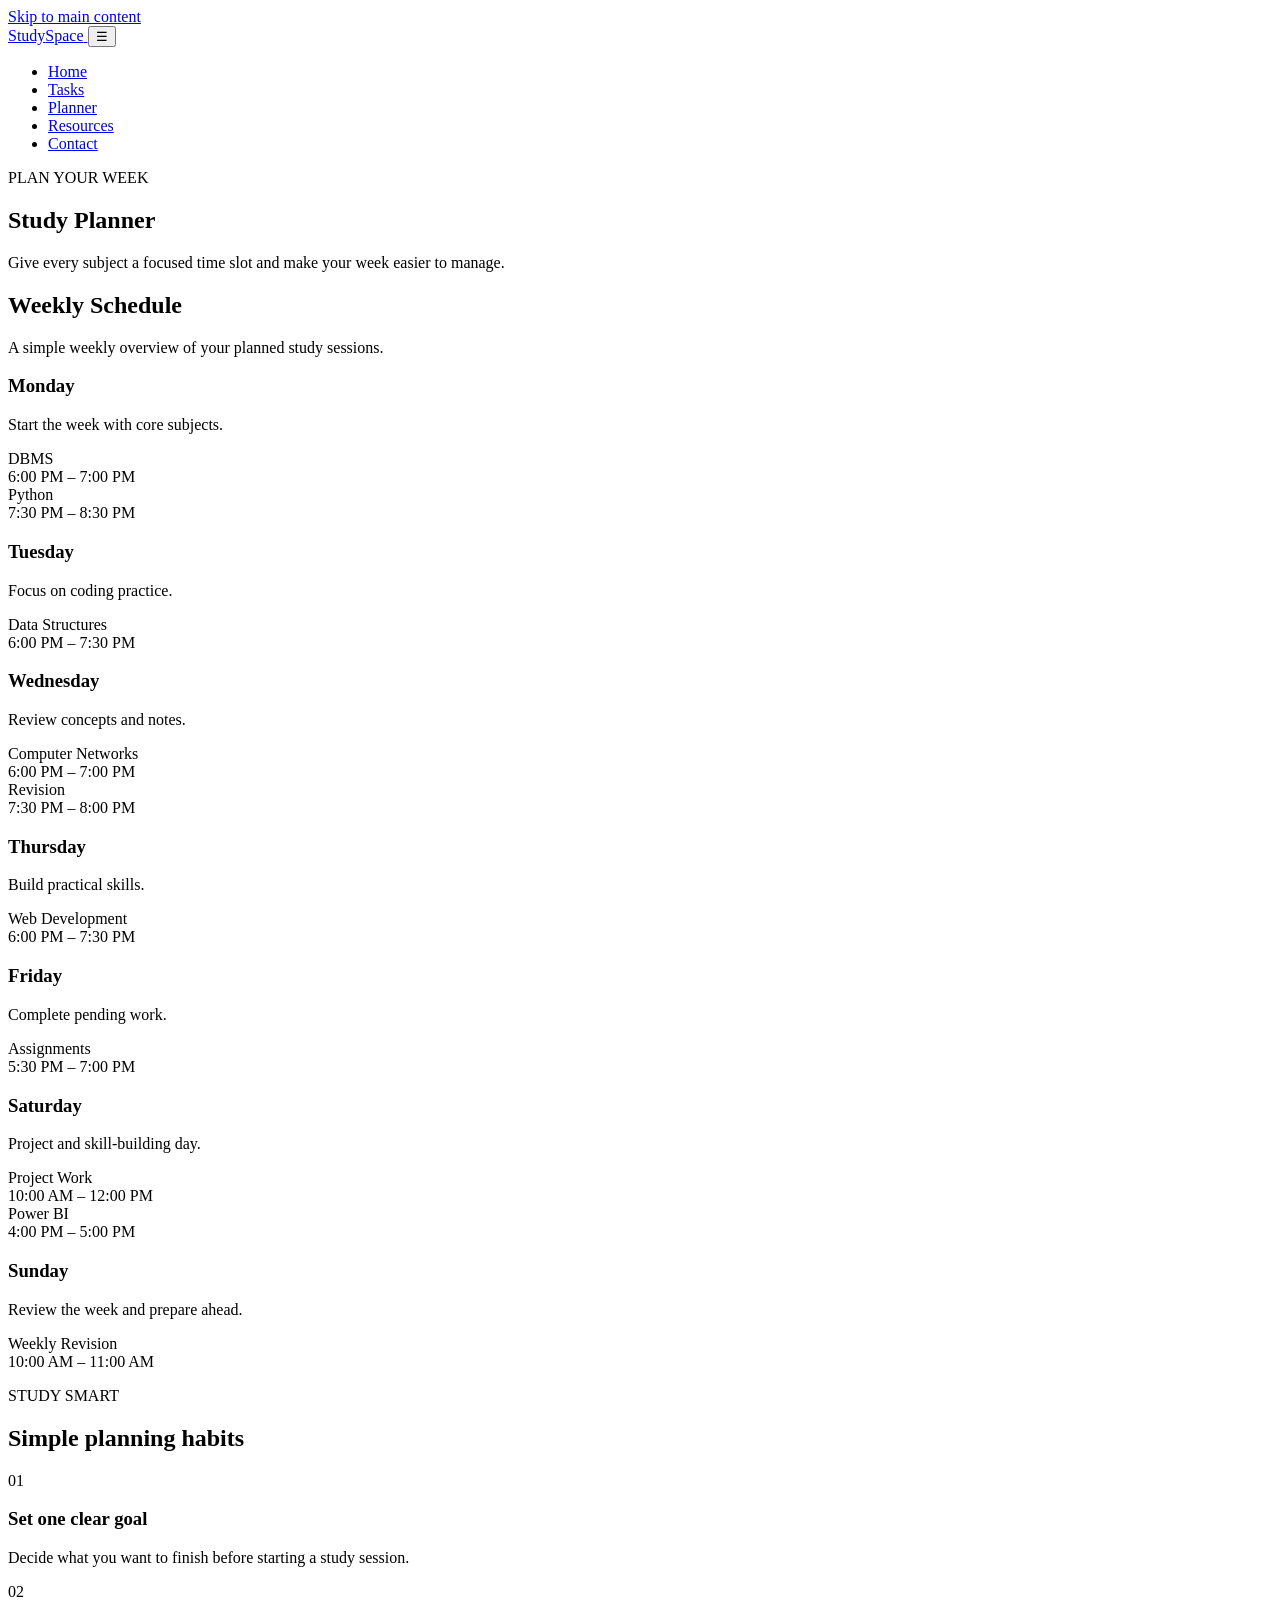
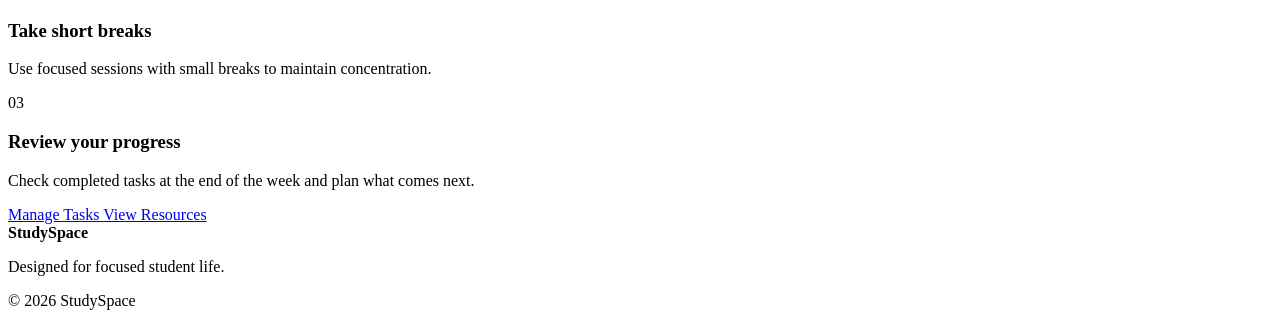
==== planner.html @ c77050e6 "Create planner.html" ====
<!DOCTYPE html>
<html lang="en">

<head>
    <meta charset="UTF-8">

    <meta
        name="viewport"
        content="width=device-width, initial-scale=1.0"
    >

    <meta
        name="description"
        content="StudySpace weekly study planner for organizing study sessions."
    >

    <title>Planner | StudySpace</title>

    <link rel="stylesheet" href="css/style.css">
</head>

<body>

    <!-- Skip navigation -->
    <a class="skip-link" href="#main-content">
        Skip to main content
    </a>


    <!-- Header -->
    <header class="site-header">

        <nav
            class="navbar"
            aria-label="Main navigation"
        >

            <a
                class="logo"
                href="index.html"
                aria-label="StudySpace home"
            >
                Study<span>Space</span>
            </a>


            <button
                class="menu-toggle"
                type="button"
                aria-expanded="false"
                aria-controls="nav-menu"
                aria-label="Open navigation menu"
            >
                ☰
            </button>


            <ul
                class="nav-menu"
                id="nav-menu"
            >

                <li>
                    <a href="index.html">
                        Home
                    </a>
                </li>

                <li>
                    <a href="tasks.html">
                        Tasks
                    </a>
                </li>

                <li>
                    <a
                        class="active"
                        href="planner.html"
                        aria-current="page"
                    >
                        Planner
                    </a>
                </li>

                <li>
                    <a href="resources.html">
                        Resources
                    </a>
                </li>

                <li>
                    <a href="contact.html">
                        Contact
                    </a>
                </li>

            </ul>

        </nav>

    </header>


    <!-- Main content -->
    <main id="main-content">

        <section class="section">

            <!-- Page heading -->
            <div class="page-header">

                <p class="eyebrow">
                    PLAN YOUR WEEK
                </p>

                <h1>
                    Study Planner
                </h1>

                <p>
                    Give every subject a focused time slot
                    and make your week easier to manage.
                </p>

            </div>


            <!-- Weekly schedule -->
            <section
                aria-labelledby="weekly-plan-title"
            >

                <div class="section-heading">

                    <h2 id="weekly-plan-title">
                        Weekly Schedule
                    </h2>

                    <p>
                        A simple weekly overview of your
                        planned study sessions.
                    </p>

                </div>


                <div
                    class="schedule-grid"
                    aria-label="Weekly study schedule"
                >

                    <!-- Monday -->
                    <article class="schedule-day">

                        <h3>
                            Monday
                        </h3>

                        <p>
                            Start the week with core subjects.
                        </p>

                        <div class="study-block">
                            DBMS<br>
                            6:00 PM – 7:00 PM
                        </div>

                        <div class="study-block">
                            Python<br>
                            7:30 PM – 8:30 PM
                        </div>

                    </article>


                    <!-- Tuesday -->
                    <article class="schedule-day">

                        <h3>
                            Tuesday
                        </h3>

                        <p>
                            Focus on coding practice.
                        </p>

                        <div class="study-block">
                            Data Structures<br>
                            6:00 PM – 7:30 PM
                        </div>

                    </article>


                    <!-- Wednesday -->
                    <article class="schedule-day">

                        <h3>
                            Wednesday
                        </h3>

                        <p>
                            Review concepts and notes.
                        </p>

                        <div class="study-block">
                            Computer Networks<br>
                            6:00 PM – 7:00 PM
                        </div>

                        <div class="study-block">
                            Revision<br>
                            7:30 PM – 8:00 PM
                        </div>

                    </article>


                    <!-- Thursday -->
                    <article class="schedule-day">

                        <h3>
                            Thursday
                        </h3>

                        <p>
                            Build practical skills.
                        </p>

                        <div class="study-block">
                            Web Development<br>
                            6:00 PM – 7:30 PM
                        </div>

                    </article>


                    <!-- Friday -->
                    <article class="schedule-day">

                        <h3>
                            Friday
                        </h3>

                        <p>
                            Complete pending work.
                        </p>

                        <div class="study-block">
                            Assignments<br>
                            5:30 PM – 7:00 PM
                        </div>

                    </article>


                    <!-- Saturday -->
                    <article class="schedule-day">

                        <h3>
                            Saturday
                        </h3>

                        <p>
                            Project and skill-building day.
                        </p>

                        <div class="study-block">
                            Project Work<br>
                            10:00 AM – 12:00 PM
                        </div>

                        <div class="study-block">
                            Power BI<br>
                            4:00 PM – 5:00 PM
                        </div>

                    </article>


                    <!-- Sunday -->
                    <article class="schedule-day">

                        <h3>
                            Sunday
                        </h3>

                        <p>
                            Review the week and prepare ahead.
                        </p>

                        <div class="study-block">
                            Weekly Revision<br>
                            10:00 AM – 11:00 AM
                        </div>

                    </article>

                </div>

            </section>


            <!-- Study tips -->
            <section
                class="section"
                aria-labelledby="study-tips-title"
            >

                <div class="section-heading">

                    <p class="eyebrow">
                        STUDY SMART
                    </p>

                    <h2 id="study-tips-title">
                        Simple planning habits
                    </h2>

                </div>


                <div class="feature-grid">

                    <article class="feature-card">

                        <div
                            class="feature-icon"
                            aria-hidden="true"
                        >
                            01
                        </div>

                        <h3>
                            Set one clear goal
                        </h3>

                        <p>
                            Decide what you want to finish
                            before starting a study session.
                        </p>

                    </article>


                    <article class="feature-card">

                        <div
                            class="feature-icon"
                            aria-hidden="true"
                        >
                            02
                        </div>

                        <h3>
                            Take short breaks
                        </h3>

                        <p>
                            Use focused sessions with small
                            breaks to maintain concentration.
                        </p>

                    </article>


                    <article class="feature-card">

                        <div
                            class="feature-icon"
                            aria-hidden="true"
                        >
                            03
                        </div>

                        <h3>
                            Review your progress
                        </h3>

                        <p>
                            Check completed tasks at the end
                            of the week and plan what comes next.
                        </p>

                    </article>

                </div>

            </section>


            <!-- Navigation actions -->
            <section
                aria-label="Planner actions"
            >

                <div class="hero-actions">

                    <a
                        class="btn btn-primary"
                        href="tasks.html"
                    >
                        Manage Tasks
                    </a>

                    <a
                        class="btn btn-secondary"
                        href="resources.html"
                    >
                        View Resources
                    </a>

                </div>

            </section>

        </section>

    </main>


    <!-- Footer -->
    <footer class="site-footer">

        <div>

            <strong>
                StudySpace
            </strong>

            <p>
                Designed for focused student life.
            </p>

        </div>

        <p>
            © 2026 StudySpace
        </p>

    </footer>


    <!-- JavaScript -->
    <script src="js/main.js"></script>

</body>

</html>
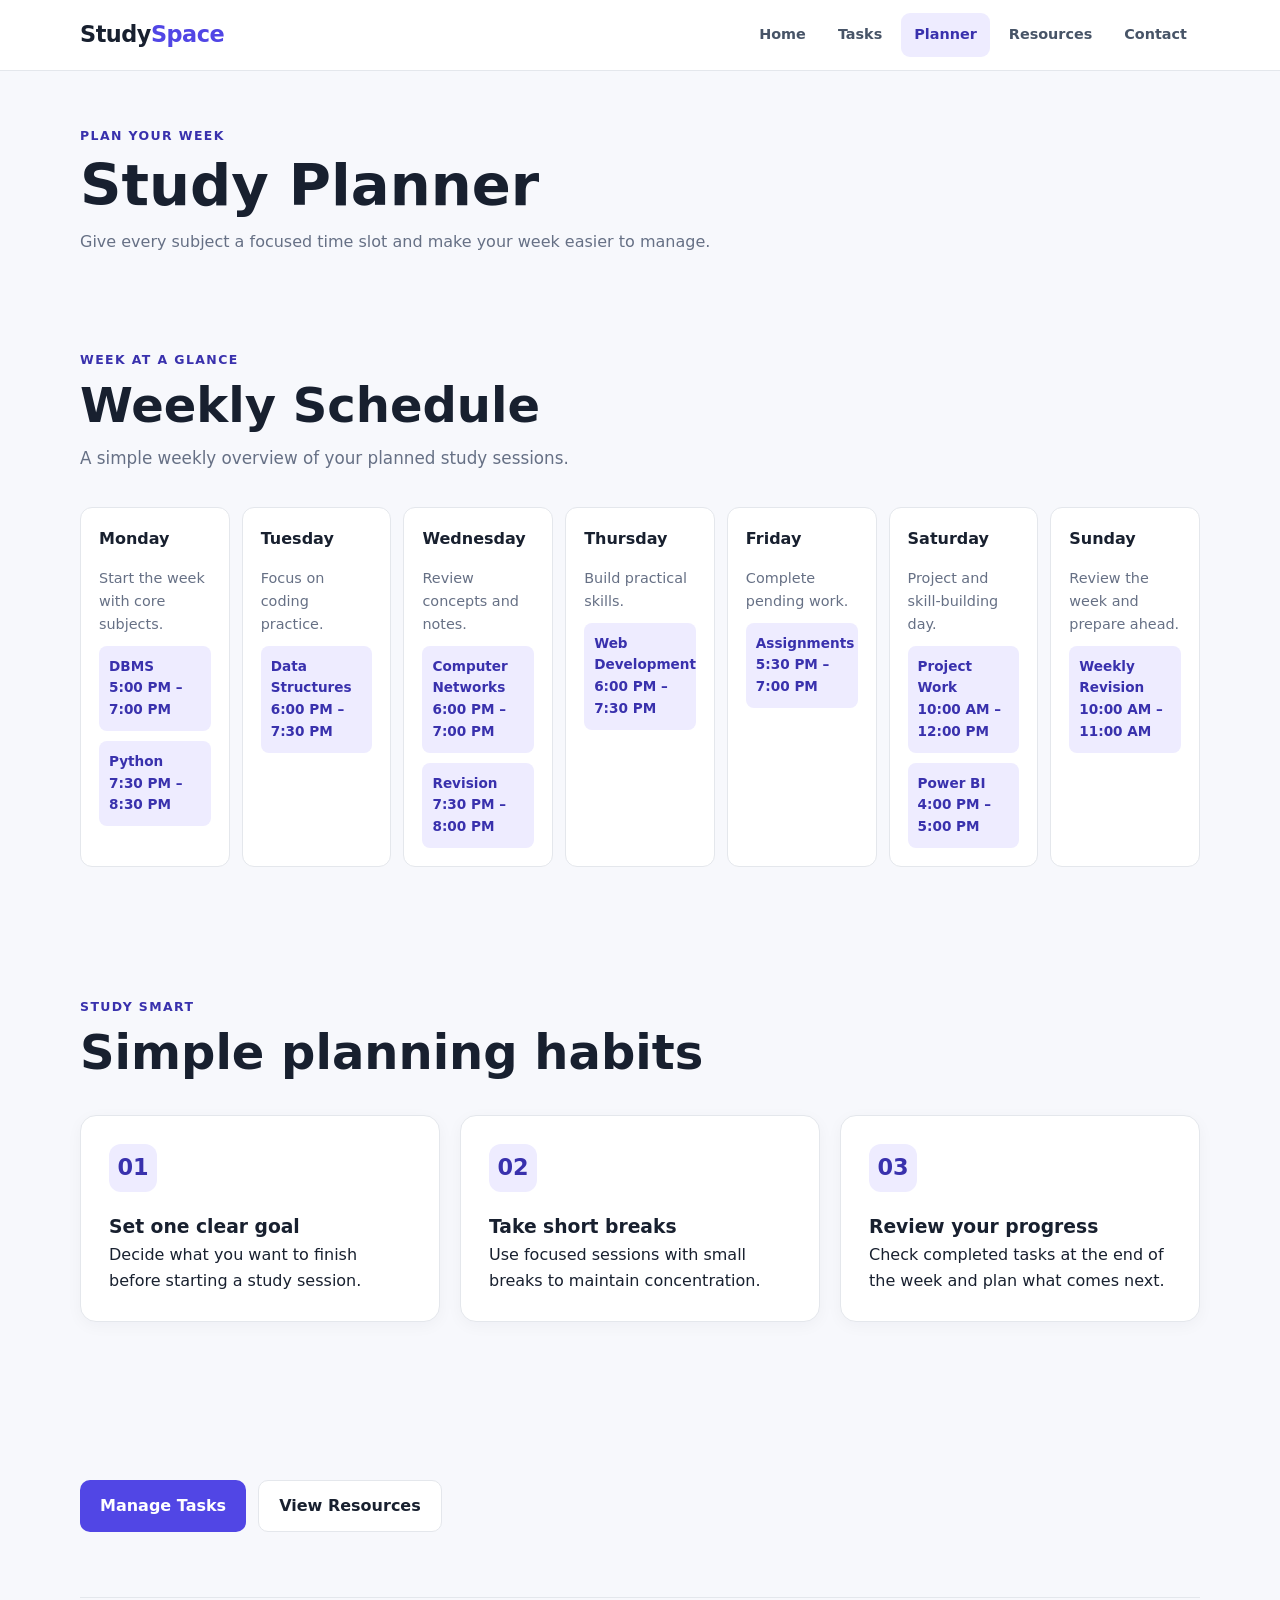
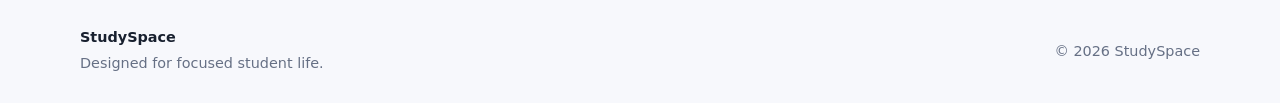
==== commit 71ab21f4: "Update planner.html" ====
--- a/planner.html
+++ b/planner.html
@@ -2,6 +2,7 @@
 <html lang="en">
 
 <head>
+
     <meta charset="UTF-8">
 
     <meta
@@ -11,23 +12,30 @@
 
     <meta
         name="description"
-        content="StudySpace weekly study planner for organizing study sessions."
+        content="StudySpace weekly study planner for students."
     >
 
-    <title>Planner | StudySpace</title>
+    <title>Study Planner | StudySpace</title>
 
     <link rel="stylesheet" href="css/style.css">
+
 </head>
 
+
 <body>
 
-    <!-- Skip navigation -->
-    <a class="skip-link" href="#main-content">
+    <!-- Skip link -->
+
+    <a
+        class="skip-link"
+        href="#main-content"
+    >
         Skip to main content
     </a>
 
 
-    <!-- Header -->
+    <!-- ================= HEADER ================= -->
+
     <header class="site-header">
 
         <nav
@@ -66,11 +74,13 @@
                     </a>
                 </li>
 
+
                 <li>
                     <a href="tasks.html">
                         Tasks
                     </a>
                 </li>
+
 
                 <li>
                     <a
@@ -82,12 +92,14 @@
                     </a>
                 </li>
 
+
                 <li>
                     <a href="resources.html">
                         Resources
                     </a>
                 </li>
 
+
                 <li>
                     <a href="contact.html">
                         Contact
@@ -101,325 +113,387 @@
     </header>
 
 
-    <!-- Main content -->
+    <!-- ================= MAIN ================= -->
+
     <main id="main-content">
 
-        <section class="section">
-
-            <!-- Page heading -->
-            <div class="page-header">
+
+        <!-- Page heading -->
+
+        <section class="section page-header">
+
+            <p class="eyebrow">
+                PLAN YOUR WEEK
+            </p>
+
+
+            <h1>
+                Study Planner
+            </h1>
+
+
+            <p>
+                Give every subject a focused time slot and
+                make your week easier to manage.
+            </p>
+
+        </section>
+
+
+
+        <!-- ================= WEEKLY SCHEDULE ================= -->
+
+        <section
+            class="section"
+            aria-labelledby="schedule-title"
+        >
+
+            <div class="section-heading">
 
                 <p class="eyebrow">
-                    PLAN YOUR WEEK
+                    WEEK AT A GLANCE
                 </p>
 
-                <h1>
-                    Study Planner
-                </h1>
+
+                <h2 id="schedule-title">
+                    Weekly Schedule
+                </h2>
+
 
                 <p>
-                    Give every subject a focused time slot
-                    and make your week easier to manage.
+                    A simple weekly overview of your planned
+                    study sessions.
                 </p>
 
             </div>
 
 
-            <!-- Weekly schedule -->
-            <section
-                aria-labelledby="weekly-plan-title"
-            >
-
-                <div class="section-heading">
-
-                    <h2 id="weekly-plan-title">
-                        Weekly Schedule
-                    </h2>
-
-                    <p>
-                        A simple weekly overview of your
-                        planned study sessions.
-                    </p>
-
-                </div>
-
-
-                <div
-                    class="schedule-grid"
-                    aria-label="Weekly study schedule"
+            <div class="schedule-grid">
+
+
+                <!-- Monday -->
+
+                <article class="schedule-day">
+
+                    <h3>
+                        Monday
+                    </h3>
+
+
+                    <p>
+                        Start the week with core subjects.
+                    </p>
+
+
+                    <div class="study-block">
+                        DBMS<br>
+                        5:00 PM – 7:00 PM
+                    </div>
+
+
+                    <div class="study-block">
+                        Python<br>
+                        7:30 PM – 8:30 PM
+                    </div>
+
+                </article>
+
+
+
+                <!-- Tuesday -->
+
+                <article class="schedule-day">
+
+                    <h3>
+                        Tuesday
+                    </h3>
+
+
+                    <p>
+                        Focus on coding practice.
+                    </p>
+
+
+                    <div class="study-block">
+                        Data Structures<br>
+                        6:00 PM – 7:30 PM
+                    </div>
+
+                </article>
+
+
+
+                <!-- Wednesday -->
+
+                <article class="schedule-day">
+
+                    <h3>
+                        Wednesday
+                    </h3>
+
+
+                    <p>
+                        Review concepts and notes.
+                    </p>
+
+
+                    <div class="study-block">
+                        Computer Networks<br>
+                        6:00 PM – 7:00 PM
+                    </div>
+
+
+                    <div class="study-block">
+                        Revision<br>
+                        7:30 PM – 8:00 PM
+                    </div>
+
+                </article>
+
+
+
+                <!-- Thursday -->
+
+                <article class="schedule-day">
+
+                    <h3>
+                        Thursday
+                    </h3>
+
+
+                    <p>
+                        Build practical skills.
+                    </p>
+
+
+                    <div class="study-block">
+                        Web Development<br>
+                        6:00 PM – 7:30 PM
+                    </div>
+
+                </article>
+
+
+
+                <!-- Friday -->
+
+                <article class="schedule-day">
+
+                    <h3>
+                        Friday
+                    </h3>
+
+
+                    <p>
+                        Complete pending work.
+                    </p>
+
+
+                    <div class="study-block">
+                        Assignments<br>
+                        5:30 PM – 7:00 PM
+                    </div>
+
+                </article>
+
+
+
+                <!-- Saturday -->
+
+                <article class="schedule-day">
+
+                    <h3>
+                        Saturday
+                    </h3>
+
+
+                    <p>
+                        Project and skill-building day.
+                    </p>
+
+
+                    <div class="study-block">
+                        Project Work<br>
+                        10:00 AM – 12:00 PM
+                    </div>
+
+
+                    <div class="study-block">
+                        Power BI<br>
+                        4:00 PM – 5:00 PM
+                    </div>
+
+                </article>
+
+
+
+                <!-- Sunday -->
+
+                <article class="schedule-day">
+
+                    <h3>
+                        Sunday
+                    </h3>
+
+
+                    <p>
+                        Review the week and prepare ahead.
+                    </p>
+
+
+                    <div class="study-block">
+                        Weekly Revision<br>
+                        10:00 AM – 11:00 AM
+                    </div>
+
+                </article>
+
+            </div>
+
+        </section>
+
+
+
+        <!-- ================= STUDY TIPS ================= -->
+
+        <section
+            class="section"
+            aria-labelledby="tips-title"
+        >
+
+            <div class="section-heading">
+
+                <p class="eyebrow">
+                    STUDY SMART
+                </p>
+
+
+                <h2 id="tips-title">
+                    Simple planning habits
+                </h2>
+
+            </div>
+
+
+            <div class="schedule-tips">
+
+
+                <!-- Tip 1 -->
+
+                <article class="card">
+
+                    <div
+                        class="feature-icon"
+                        aria-hidden="true"
+                    >
+                        01
+                    </div>
+
+
+                    <h3>
+                        Set one clear goal
+                    </h3>
+
+
+                    <p>
+                        Decide what you want to finish before
+                        starting a study session.
+                    </p>
+
+                </article>
+
+
+
+                <!-- Tip 2 -->
+
+                <article class="card">
+
+                    <div
+                        class="feature-icon"
+                        aria-hidden="true"
+                    >
+                        02
+                    </div>
+
+
+                    <h3>
+                        Take short breaks
+                    </h3>
+
+
+                    <p>
+                        Use focused sessions with small breaks
+                        to maintain concentration.
+                    </p>
+
+                </article>
+
+
+
+                <!-- Tip 3 -->
+
+                <article class="card">
+
+                    <div
+                        class="feature-icon"
+                        aria-hidden="true"
+                    >
+                        03
+                    </div>
+
+
+                    <h3>
+                        Review your progress
+                    </h3>
+
+
+                    <p>
+                        Check completed tasks at the end of the
+                        week and plan what comes next.
+                    </p>
+
+                </article>
+
+            </div>
+
+        </section>
+
+
+
+        <!-- ================= ACTIONS ================= -->
+
+        <section
+            class="section"
+            aria-label="Planner navigation"
+        >
+
+            <div class="hero-actions">
+
+                <a
+                    class="btn btn-primary"
+                    href="tasks.html"
                 >
-
-                    <!-- Monday -->
-                    <article class="schedule-day">
-
-                        <h3>
-                            Monday
-                        </h3>
-
-                        <p>
-                            Start the week with core subjects.
-                        </p>
-
-                        <div class="study-block">
-                            DBMS<br>
-                            6:00 PM – 7:00 PM
-                        </div>
-
-                        <div class="study-block">
-                            Python<br>
-                            7:30 PM – 8:30 PM
-                        </div>
-
-                    </article>
-
-
-                    <!-- Tuesday -->
-                    <article class="schedule-day">
-
-                        <h3>
-                            Tuesday
-                        </h3>
-
-                        <p>
-                            Focus on coding practice.
-                        </p>
-
-                        <div class="study-block">
-                            Data Structures<br>
-                            6:00 PM – 7:30 PM
-                        </div>
-
-                    </article>
-
-
-                    <!-- Wednesday -->
-                    <article class="schedule-day">
-
-                        <h3>
-                            Wednesday
-                        </h3>
-
-                        <p>
-                            Review concepts and notes.
-                        </p>
-
-                        <div class="study-block">
-                            Computer Networks<br>
-                            6:00 PM – 7:00 PM
-                        </div>
-
-                        <div class="study-block">
-                            Revision<br>
-                            7:30 PM – 8:00 PM
-                        </div>
-
-                    </article>
-
-
-                    <!-- Thursday -->
-                    <article class="schedule-day">
-
-                        <h3>
-                            Thursday
-                        </h3>
-
-                        <p>
-                            Build practical skills.
-                        </p>
-
-                        <div class="study-block">
-                            Web Development<br>
-                            6:00 PM – 7:30 PM
-                        </div>
-
-                    </article>
-
-
-                    <!-- Friday -->
-                    <article class="schedule-day">
-
-                        <h3>
-                            Friday
-                        </h3>
-
-                        <p>
-                            Complete pending work.
-                        </p>
-
-                        <div class="study-block">
-                            Assignments<br>
-                            5:30 PM – 7:00 PM
-                        </div>
-
-                    </article>
-
-
-                    <!-- Saturday -->
-                    <article class="schedule-day">
-
-                        <h3>
-                            Saturday
-                        </h3>
-
-                        <p>
-                            Project and skill-building day.
-                        </p>
-
-                        <div class="study-block">
-                            Project Work<br>
-                            10:00 AM – 12:00 PM
-                        </div>
-
-                        <div class="study-block">
-                            Power BI<br>
-                            4:00 PM – 5:00 PM
-                        </div>
-
-                    </article>
-
-
-                    <!-- Sunday -->
-                    <article class="schedule-day">
-
-                        <h3>
-                            Sunday
-                        </h3>
-
-                        <p>
-                            Review the week and prepare ahead.
-                        </p>
-
-                        <div class="study-block">
-                            Weekly Revision<br>
-                            10:00 AM – 11:00 AM
-                        </div>
-
-                    </article>
-
-                </div>
-
-            </section>
-
-
-            <!-- Study tips -->
-            <section
-                class="section"
-                aria-labelledby="study-tips-title"
-            >
-
-                <div class="section-heading">
-
-                    <p class="eyebrow">
-                        STUDY SMART
-                    </p>
-
-                    <h2 id="study-tips-title">
-                        Simple planning habits
-                    </h2>
-
-                </div>
-
-
-                <div class="feature-grid">
-
-                    <article class="feature-card">
-
-                        <div
-                            class="feature-icon"
-                            aria-hidden="true"
-                        >
-                            01
-                        </div>
-
-                        <h3>
-                            Set one clear goal
-                        </h3>
-
-                        <p>
-                            Decide what you want to finish
-                            before starting a study session.
-                        </p>
-
-                    </article>
-
-
-                    <article class="feature-card">
-
-                        <div
-                            class="feature-icon"
-                            aria-hidden="true"
-                        >
-                            02
-                        </div>
-
-                        <h3>
-                            Take short breaks
-                        </h3>
-
-                        <p>
-                            Use focused sessions with small
-                            breaks to maintain concentration.
-                        </p>
-
-                    </article>
-
-
-                    <article class="feature-card">
-
-                        <div
-                            class="feature-icon"
-                            aria-hidden="true"
-                        >
-                            03
-                        </div>
-
-                        <h3>
-                            Review your progress
-                        </h3>
-
-                        <p>
-                            Check completed tasks at the end
-                            of the week and plan what comes next.
-                        </p>
-
-                    </article>
-
-                </div>
-
-            </section>
-
-
-            <!-- Navigation actions -->
-            <section
-                aria-label="Planner actions"
-            >
-
-                <div class="hero-actions">
-
-                    <a
-                        class="btn btn-primary"
-                        href="tasks.html"
-                    >
-                        Manage Tasks
-                    </a>
-
-                    <a
-                        class="btn btn-secondary"
-                        href="resources.html"
-                    >
-                        View Resources
-                    </a>
-
-                </div>
-
-            </section>
+                    Manage Tasks
+                </a>
+
+
+                <a
+                    class="btn btn-secondary"
+                    href="resources.html"
+                >
+                    View Resources
+                </a>
+
+            </div>
 
         </section>
 
     </main>
 
 
-    <!-- Footer -->
+
+    <!-- ================= FOOTER ================= -->
+
     <footer class="site-footer">
 
         <div>
@@ -428,12 +502,14 @@
                 StudySpace
             </strong>
 
+
             <p>
                 Designed for focused student life.
             </p>
 
         </div>
 
+
         <p>
             © 2026 StudySpace
         </p>
@@ -441,7 +517,6 @@
     </footer>
 
 
-    <!-- JavaScript -->
     <script src="js/main.js"></script>
 
 </body>
--- a/css/style.css
+++ b/css/style.css
@@ -0,0 +1,1459 @@
+/* ====================================
+   StudySpace
+   Responsive & Accessible Student Dashboard
+   ================================ */
+
+
+/* ================= VARIABLES ================= */
+
+:root {
+
+    --background: #f7f8fc;
+
+    --surface: #ffffff;
+
+    --text: #18202f;
+
+    --muted: #667085;
+
+    --primary: #5146e5;
+
+    --primary-dark: #3931ad;
+
+    --border: #e4e7ec;
+
+    --success: #087443;
+
+    --danger: #b42318;
+
+    --radius: 16px;
+
+    --shadow:
+        0 10px 30px rgba(16, 24, 40, 0.08);
+
+    --container: 1120px;
+}
+
+
+/* ================= RESET ================= */
+
+* {
+    margin: 0;
+    padding: 0;
+    box-sizing: border-box;
+}
+
+
+html {
+    scroll-behavior: smooth;
+}
+
+
+body {
+
+    font-family:
+        Inter,
+        system-ui,
+        -apple-system,
+        BlinkMacSystemFont,
+        "Segoe UI",
+        sans-serif;
+
+    background: var(--background);
+
+    color: var(--text);
+
+    line-height: 1.6;
+
+    min-width: 320px;
+
+    overflow-x: hidden;
+}
+
+
+img {
+
+    max-width: 100%;
+
+    display: block;
+}
+
+
+a {
+
+    color: inherit;
+
+    text-decoration: none;
+}
+
+
+button,
+input,
+textarea,
+select {
+
+    font: inherit;
+}
+
+
+button {
+
+    cursor: pointer;
+}
+
+
+/* ================= ACCESSIBILITY ================= */
+
+.skip-link {
+
+    position: fixed;
+
+    top: -100px;
+
+    left: 16px;
+
+    z-index: 9999;
+
+    padding: 12px 18px;
+
+    background: var(--text);
+
+    color: #ffffff;
+
+    border-radius: 8px;
+
+    font-weight: 700;
+}
+
+
+.skip-link:focus {
+
+    top: 16px;
+}
+
+
+/* Keyboard focus */
+
+:focus-visible {
+
+    outline: 3px solid var(--text);
+
+    outline-offset: 3px;
+}
+
+
+/* ================= COMMON LAYOUT ================= */
+
+.container {
+
+    width:
+        min(
+            calc(100% - 32px),
+            var(--container)
+        );
+
+    margin-inline: auto;
+}
+
+
+.section {
+
+    width:
+        min(
+            calc(100% - 32px),
+            var(--container)
+        );
+
+    margin-inline: auto;
+
+    padding: 65px 0;
+}
+
+
+.section-heading {
+
+    max-width: 680px;
+
+    margin-bottom: 35px;
+}
+
+
+.section-heading h2 {
+
+    margin: 8px 0 12px;
+
+    font-size:
+        clamp(
+            2rem,
+            5vw,
+            3rem
+        );
+
+    line-height: 1.15;
+}
+
+
+.section-heading > p:last-child {
+
+    color: var(--muted);
+
+    font-size: 1.05rem;
+}
+
+
+.eyebrow {
+
+    color: var(--primary-dark);
+
+    font-size: 0.78rem;
+
+    font-weight: 800;
+
+    letter-spacing: 1.4px;
+}
+
+
+/* ================= HEADER ================= */
+
+.site-header {
+
+    position: sticky;
+
+    top: 0;
+
+    z-index: 1000;
+
+    background:
+        rgba(255, 255, 255, 0.96);
+
+    border-bottom:
+        1px solid var(--border);
+
+    backdrop-filter: blur(10px);
+}
+
+
+.navbar {
+
+    width:
+        min(
+            calc(100% - 32px),
+            var(--container)
+        );
+
+    min-height: 70px;
+
+    margin-inline: auto;
+
+    display: flex;
+
+    align-items: center;
+
+    justify-content: space-between;
+
+    gap: 24px;
+}
+
+
+.logo {
+
+    font-size: 1.4rem;
+
+    font-weight: 800;
+
+    letter-spacing: -0.5px;
+
+    white-space: nowrap;
+}
+
+
+.logo span {
+
+    color: var(--primary);
+}
+
+
+/* Desktop navigation */
+
+.nav-menu {
+
+    display: flex;
+
+    align-items: center;
+
+    gap: 6px;
+
+    list-style: none;
+}
+
+
+.nav-menu a {
+
+    display: block;
+
+    padding: 10px 13px;
+
+    border-radius: 9px;
+
+    color: #475467;
+
+    font-size: 0.9rem;
+
+    font-weight: 600;
+
+    transition:
+        background 0.2s ease,
+        color 0.2s ease;
+}
+
+
+.nav-menu a:hover {
+
+    background: #f0efff;
+
+    color: var(--primary-dark);
+}
+
+
+.nav-menu a.active {
+
+    background: #eeecff;
+
+    color: var(--primary-dark);
+}
+
+
+/* Mobile menu button */
+
+.menu-toggle {
+
+    display: none;
+
+    width: 46px;
+
+    height: 46px;
+
+    border:
+        1px solid var(--border);
+
+    border-radius: 10px;
+
+    background: var(--surface);
+
+    color: var(--text);
+
+    font-size: 1.3rem;
+}
+
+
+/* ================= HERO ================= */
+
+.hero {
+
+    min-height: auto;
+
+    display: grid;
+
+    grid-template-columns: 1fr;
+
+    align-items: center;
+
+    padding-top: 70px;
+
+    padding-bottom: 35px;
+}
+
+
+.hero-content {
+
+    max-width: 820px;
+}
+
+
+.hero h1 {
+
+    margin: 14px 0 20px;
+
+    font-size:
+        clamp(
+            2.7rem,
+            7vw,
+            5.2rem
+        );
+
+    line-height: 1.02;
+
+    letter-spacing: -2.5px;
+}
+
+
+.hero h1 span {
+
+    color: var(--primary);
+}
+
+
+.hero-text {
+
+    max-width: 620px;
+
+    color: var(--muted);
+
+    font-size: 1.08rem;
+}
+
+
+.hero-actions {
+
+    display: flex;
+
+    flex-wrap: wrap;
+
+    gap: 12px;
+
+    margin-top: 28px;
+}
+
+
+/* ================= BUTTONS ================= */
+
+.btn {
+
+    min-height: 48px;
+
+    display: inline-flex;
+
+    align-items: center;
+
+    justify-content: center;
+
+    padding:
+        12px 20px;
+
+    border-radius: 10px;
+
+    font-weight: 700;
+
+    transition:
+        transform 0.2s ease,
+        background 0.2s ease,
+        border-color 0.2s ease;
+}
+
+
+.btn:hover {
+
+    transform: translateY(-2px);
+}
+
+
+.btn-primary {
+
+    background: var(--primary);
+
+    color: #ffffff;
+}
+
+
+.btn-primary:hover {
+
+    background: var(--primary-dark);
+}
+
+
+.btn-secondary {
+
+    background: #ffffff;
+
+    color: var(--text);
+
+    border:
+        1px solid var(--border);
+}
+
+
+.btn-secondary:hover {
+
+    background: #f9fafb;
+}
+
+
+/* ================= FEATURE CARDS ================= */
+
+.feature-grid {
+
+    display: grid;
+
+    grid-template-columns:
+        repeat(
+            3,
+            minmax(0, 1fr)
+        );
+
+    gap: 20px;
+}
+
+
+.feature-card {
+
+    padding: 28px;
+
+    background: var(--surface);
+
+    border:
+        1px solid var(--border);
+
+    border-radius: var(--radius);
+
+    box-shadow:
+        0 4px 16px
+        rgba(16, 24, 40, 0.04);
+
+    transition:
+        transform 0.2s ease,
+        box-shadow 0.2s ease;
+}
+
+
+.feature-card:hover {
+
+    transform: translateY(-4px);
+
+    box-shadow: var(--shadow);
+}
+
+
+.feature-icon {
+
+    width: 48px;
+
+    height: 48px;
+
+    display: grid;
+
+    place-items: center;
+
+    margin-bottom: 20px;
+
+    background: #eeecff;
+
+    color: var(--primary-dark);
+
+    border-radius: 12px;
+
+    font-size: 1.4rem;
+
+    font-weight: 800;
+}
+
+
+.feature-card h3 {
+
+    margin-bottom: 8px;
+
+    font-size: 1.25rem;
+}
+
+
+.feature-card p {
+
+    margin-bottom: 20px;
+
+    color: var(--muted);
+}
+
+
+.feature-card a {
+
+    color: var(--primary-dark);
+
+    font-weight: 700;
+}
+
+
+.feature-card a:hover {
+
+    text-decoration: underline;
+}
+
+
+/* ================= QUOTE ================= */
+
+.quote-section {
+
+    padding-top: 15px;
+
+    padding-bottom: 70px;
+}
+
+
+.quote-card {
+
+    padding:
+        clamp(
+            28px,
+            6vw,
+            60px
+        );
+
+    background: #eeecff;
+
+    border-radius: 24px;
+
+    text-align: center;
+}
+
+
+.quote-card h2 {
+
+    max-width: 750px;
+
+    margin: 12px auto;
+
+    font-size:
+        clamp(
+            1.8rem,
+            5vw,
+            3rem
+        );
+
+    line-height: 1.15;
+}
+
+
+.quote-card p:last-child {
+
+    max-width: 600px;
+
+    margin-inline: auto;
+
+    color: #475467;
+}
+
+
+/* ================= FOOTER ================= */
+
+.site-footer {
+
+    width:
+        min(
+            calc(100% - 32px),
+            var(--container)
+        );
+
+    margin-inline: auto;
+
+    padding: 28px 0;
+
+    border-top:
+        1px solid var(--border);
+
+    display: flex;
+
+    justify-content: space-between;
+
+    align-items: center;
+
+    gap: 20px;
+
+    color: var(--muted);
+
+    font-size: 0.9rem;
+}
+
+
+.site-footer strong {
+
+    color: var(--text);
+}
+
+
+.site-footer p {
+
+    margin-top: 3px;
+}
+
+
+/*==============SHARED PAGES================= */
+
+
+/* ========= PAGE HEADER ========== */
+
+.page-header {
+
+    padding:
+        55px 0 30px;
+}
+
+
+.page-header h1 {
+
+    margin: 8px 0 12px;
+
+    font-size:
+        clamp(
+            2.2rem,
+            6vw,
+            3.6rem
+        );
+
+    line-height: 1.1;
+}
+
+
+.page-header p:last-child {
+
+    max-width: 650px;
+
+    color: var(--muted);
+}
+
+
+/* ================= CARDS ================= */
+
+.card {
+
+    padding: 28px;
+
+    background: var(--surface);
+
+    border:
+        1px solid var(--border);
+
+    border-radius: var(--radius);
+
+    box-shadow:
+        0 4px 16px
+        rgba(16, 24, 40, 0.04);
+}
+
+
+/* ================= FORMS ================= */
+
+.form-group {
+
+    margin-bottom: 20px;
+}
+
+
+.form-group label {
+
+    display: block;
+
+    margin-bottom: 7px;
+
+    font-weight: 700;
+}
+
+
+.form-group input,
+.form-group textarea,
+.form-group select {
+
+    width: 100%;
+
+    min-height: 48px;
+
+    padding:
+        12px 14px;
+
+    background: #ffffff;
+
+    border:
+        1px solid #cfd4dc;
+
+    border-radius: 9px;
+
+    color: var(--text);
+}
+
+
+.form-group textarea {
+
+    min-height: 130px;
+
+    resize: vertical;
+}
+
+
+.form-group input::placeholder,
+.form-group textarea::placeholder {
+
+    color: #667085;
+}
+
+
+.form-group input:focus,
+.form-group textarea:focus,
+.form-group select:focus {
+
+    border-color: var(--primary);
+}
+
+
+.error-message {
+
+    display: block;
+
+    margin-top: 5px;
+
+    color: var(--danger);
+
+    font-size: 0.88rem;
+}
+
+
+.success-message {
+
+    margin-top: 15px;
+
+    color: var(--success);
+
+    font-weight: 700;
+}
+
+
+/* ================= TASKS ================= */
+
+.task-list {
+
+    display: grid;
+
+    gap: 12px;
+
+    margin-top: 25px;
+}
+
+
+.task-item {
+
+    display: flex;
+
+    align-items: center;
+
+    justify-content: space-between;
+
+    gap: 15px;
+
+    padding: 18px;
+
+    background: #ffffff;
+
+    border:
+        1px solid var(--border);
+
+    border-radius: 12px;
+}
+
+
+.task-content {
+
+    min-width: 0;
+}
+
+
+.task-content h3 {
+
+    overflow-wrap: anywhere;
+}
+
+
+.task-content p {
+
+    color: var(--muted);
+
+    font-size: 0.9rem;
+}
+
+
+.task-item.completed
+.task-content h3 {
+
+    color: var(--muted);
+
+    text-decoration: line-through;
+}
+
+
+.task-actions {
+
+    display: flex;
+
+    flex-wrap: wrap;
+
+    gap: 8px;
+}
+
+
+.icon-btn {
+
+    min-width: 44px;
+
+    min-height: 44px;
+
+    padding:
+        8px 12px;
+
+    border:
+        1px solid var(--border);
+
+    border-radius: 8px;
+
+    background: #ffffff;
+
+    color: var(--text);
+
+    font-weight: 700;
+}
+
+
+.icon-btn:hover {
+
+    background: #f2f4f7;
+}
+
+
+.delete-btn {
+
+    color: var(--danger);
+}
+
+
+/* ========= PLANNER============== */
+
+
+/* Desktop */
+
+.schedule-grid {
+
+    display: grid;
+
+    grid-template-columns:
+        repeat(
+            7,
+            minmax(0, 1fr)
+        );
+
+    gap: 12px;
+
+    width: 100%;
+}
+
+
+.schedule-day {
+
+    min-width: 0;
+
+    min-height: 180px;
+
+    padding: 18px;
+
+    background: #ffffff;
+
+    border:
+        1px solid var(--border);
+
+    border-radius: 12px;
+}
+
+
+.schedule-day h3 {
+
+    margin-bottom: 15px;
+
+    font-size: 1rem;
+}
+
+
+.schedule-day p {
+
+    color: var(--muted);
+
+    font-size: 0.9rem;
+}
+
+
+.study-block {
+
+    margin-top: 10px;
+
+    padding: 10px;
+
+    background: #eeecff;
+
+    border-radius: 8px;
+
+    color: var(--primary-dark);
+
+    font-size: 0.85rem;
+
+    font-weight: 700;
+}
+
+
+/* Planner tips */
+
+.schedule-tips {
+
+    display: grid;
+
+    grid-template-columns:
+        repeat(
+            3,
+            minmax(0, 1fr)
+        );
+
+    gap: 20px;
+
+    margin-top: 35px;
+}
+
+
+/* ===========RESOURCES============ */
+
+.resource-grid {
+
+    display: grid;
+
+    grid-template-columns:
+        repeat(
+            2,
+            minmax(0, 1fr)
+        );
+
+    gap: 20px;
+}
+
+
+.resource-card {
+
+    padding: 25px;
+
+    background: #ffffff;
+
+    border:
+        1px solid var(--border);
+
+    border-radius: var(--radius);
+}
+
+
+.resource-card h3 {
+
+    margin-bottom: 8px;
+}
+
+
+.resource-card p {
+
+    margin-bottom: 16px;
+
+    color: var(--muted);
+}
+
+
+.resource-card a {
+
+    color: var(--primary-dark);
+
+    font-weight: 700;
+}
+
+
+.resource-card a:hover {
+
+    text-decoration: underline;
+}
+
+
+/* ============CONTACT=========== */
+
+.contact-grid {
+
+    display: grid;
+
+    grid-template-columns:
+        0.8fr
+        1.2fr;
+
+    gap: 30px;
+}
+
+
+.contact-info {
+
+    padding: 28px;
+
+    background: #eeecff;
+
+    border-radius: var(--radius);
+}
+
+
+.contact-info h2 {
+
+    margin-bottom: 12px;
+}
+
+
+.contact-info p {
+
+    color: #475467;
+}
+
+
+.contact-details {
+
+    display: grid;
+
+    gap: 15px;
+
+    margin-top: 25px;
+}
+
+
+.contact-details strong {
+
+    display: block;
+}
+
+
+.contact-details span {
+
+    color: #475467;
+}
+
+
+/* =========================================================
+   RESPONSIVE DESIGN
+   ========================================================= */
+
+
+/* ================= TABLET ================= */
+
+@media (max-width: 1000px) {
+
+    .feature-grid {
+
+        grid-template-columns:
+            repeat(
+                2,
+                minmax(0, 1fr)
+            );
+    }
+
+
+    /*
+       Planner becomes 2 columns.
+       This prevents tiny unreadable cards.
+    */
+
+    .schedule-grid {
+
+        grid-template-columns:
+            repeat(
+                2,
+                minmax(0, 1fr)
+            );
+    }
+
+
+    .schedule-tips {
+
+        grid-template-columns:
+            repeat(
+                2,
+                minmax(0, 1fr)
+            );
+    }
+
+
+    .contact-grid {
+
+        grid-template-columns: 1fr;
+    }
+}
+
+
+/* ================= MOBILE NAV ================= */
+
+@media (max-width: 700px) {
+
+    .navbar {
+
+        position: relative;
+    }
+
+
+    .menu-toggle {
+
+        display: inline-grid;
+
+        place-items: center;
+    }
+
+
+    .nav-menu {
+
+        position: absolute;
+
+        top: calc(100% + 1px);
+
+        left: 0;
+
+        right: 0;
+
+        display: none;
+
+        flex-direction: column;
+
+        align-items: stretch;
+
+        padding: 12px;
+
+        background: #ffffff;
+
+        border:
+            1px solid var(--border);
+
+        border-top: 0;
+
+        box-shadow: var(--shadow);
+    }
+
+
+    .nav-menu.open {
+
+        display: flex;
+    }
+
+
+    .nav-menu a {
+
+        width: 100%;
+    }
+
+
+    .site-footer {
+
+        flex-direction: column;
+
+        align-items: flex-start;
+    }
+}
+
+
+/* ================= MOBILE ================= */
+
+@media (max-width: 600px) {
+
+    .section {
+
+        padding: 40px 0;
+    }
+
+
+    .hero {
+
+        min-height: auto;
+
+        padding-top: 35px;
+
+        padding-bottom: 25px;
+    }
+
+
+    .hero h1 {
+
+        letter-spacing: -1.5px;
+
+        font-size:
+            clamp(
+                2.4rem,
+                12vw,
+                3.4rem
+            );
+    }
+
+
+    .hero-text {
+
+        font-size: 1rem;
+    }
+
+
+    .hero-actions {
+
+        flex-direction: column;
+
+        margin-top: 24px;
+    }
+
+
+    .hero-actions .btn {
+
+        width: 100%;
+    }
+
+
+    .feature-grid {
+
+        grid-template-columns: 1fr;
+    }
+
+
+    .resource-grid {
+
+        grid-template-columns: 1fr;
+    }
+
+
+    /*
+       IMPORTANT:
+       Planner days stack vertically on mobile.
+       No horizontal scrolling required.
+    */
+
+    .schedule-grid {
+
+        grid-template-columns: 1fr;
+
+        gap: 14px;
+    }
+
+
+    .schedule-day {
+
+        min-height: auto;
+
+        padding: 20px;
+    }
+
+
+    .schedule-tips {
+
+        grid-template-columns: 1fr;
+
+        gap: 15px;
+    }
+
+
+    .task-item {
+
+        align-items: flex-start;
+
+        flex-direction: column;
+    }
+
+
+    .task-actions {
+
+        width: 100%;
+    }
+
+
+    .task-actions .icon-btn {
+
+        flex: 1;
+    }
+
+
+    .contact-grid {
+
+        grid-template-columns: 1fr;
+    }
+}
+
+
+/* ================= 360PX FIRST ================= */
+
+@media (max-width: 380px) {
+
+    .container,
+    .section,
+    .navbar,
+    .site-footer {
+
+        width:
+            calc(100% - 24px);
+    }
+
+
+    .hero {
+
+        padding-top: 25px;
+
+        padding-bottom: 20px;
+    }
+
+
+    .hero h1 {
+
+        font-size: 2.45rem;
+    }
+
+
+    .hero-text {
+
+        font-size: 0.96rem;
+    }
+
+
+    .card,
+    .contact-info,
+    .resource-card,
+    .feature-card {
+
+        padding: 20px;
+    }
+
+
+    .section-heading {
+
+        margin-bottom: 28px;
+    }
+
+
+    .quote-card {
+
+        padding: 28px 20px;
+    }
+
+
+    .schedule-day {
+
+        padding: 18px;
+    }
+
+
+    .study-block {
+
+        padding: 12px;
+    }
+}
+
+
+/* ================= REDUCED MOTION ================= */
+
+@media (prefers-reduced-motion: reduce) {
+
+    html {
+
+        scroll-behavior: auto;
+    }
+
+
+    *,
+    *::before,
+    *::after {
+
+        transition-duration:
+            0.01ms !important;
+
+        animation-duration:
+            0.01ms !important;
+
+        animation-iteration-count:
+            1 !important;
+    }
+}
